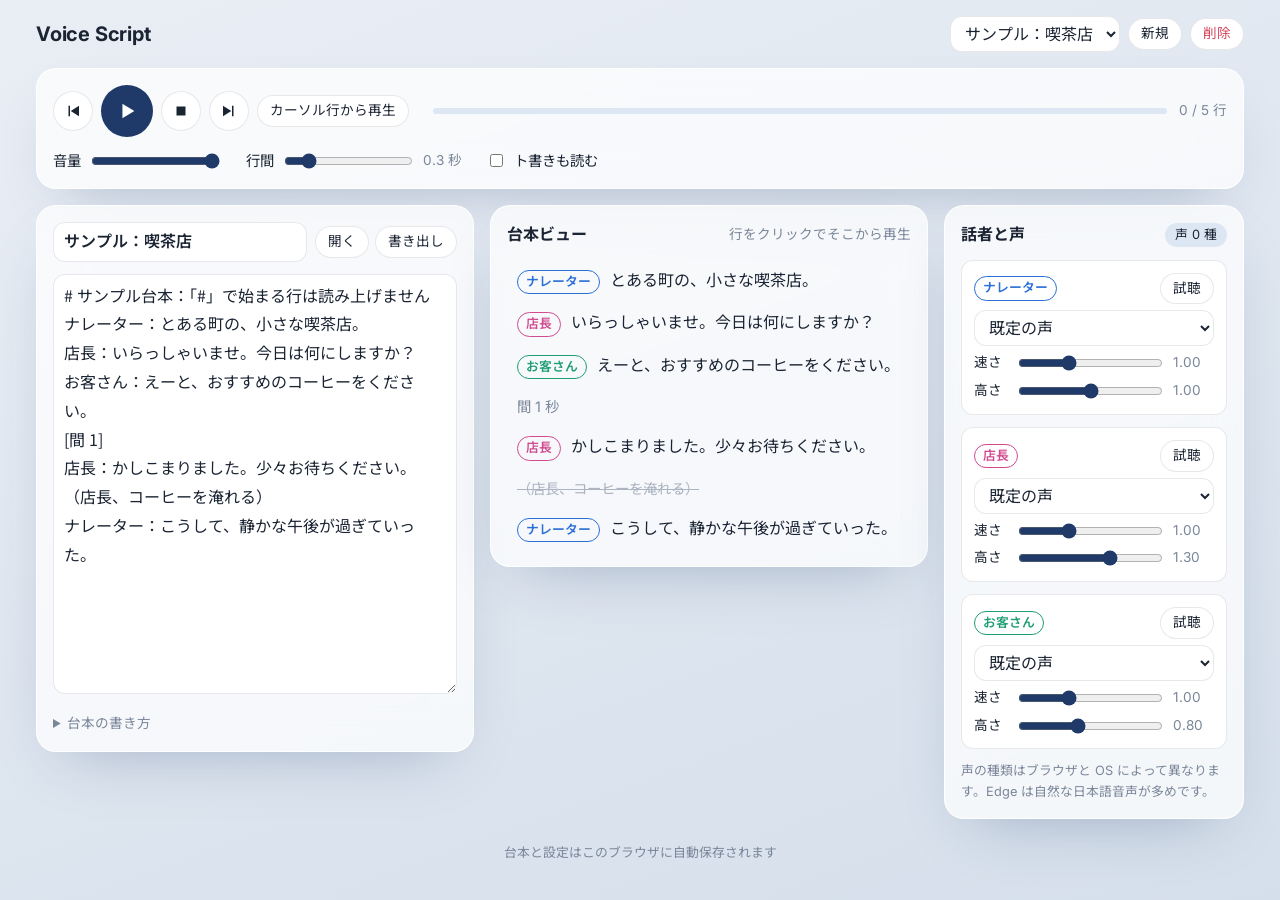
==== voice-script/index.html @ 410ab68d "台本読み上げWebアプリ（Voice Script）を追加 - 話者：セリフ 形式の台本を、話者ごとに声・速さ・高さを変えて読み上げ - ブラウザ標準の Web Speech API を使用（無料・A" ====
<!doctype html>
<html lang="ja">
<head>
  <meta charset="utf-8">
  <meta name="viewport" content="width=device-width, initial-scale=1">
  <title>台本読み上げ</title>
  <meta name="theme-color" content="#1f3a68">
  <link rel="preconnect" href="https://fonts.googleapis.com">
  <link rel="preconnect" href="https://fonts.gstatic.com" crossorigin>
  <link rel="stylesheet" href="https://fonts.googleapis.com/css2?family=Inter:wght@400;500;600;700&family=Noto+Sans+JP:wght@400;500;700&display=swap">
  <link rel="stylesheet" href="style.css">
</head>
<body>
  <div class="shell">
    <!-- トップバー -->
    <header class="topbar">
      <div class="brand">Voice Script</div>
      <div class="script-picker">
        <select id="script-select" aria-label="台本を選択"></select>
        <button id="new-script" class="btn small" type="button">新規</button>
        <button id="delete-script" class="btn small danger" type="button">削除</button>
      </div>
    </header>

    <p id="unsupported" class="alert" hidden>
      このブラウザは音声読み上げ（Web Speech API）に対応していません。Chrome / Edge / Safari の最新版でお試しください。
    </p>

    <!-- 再生コントロール -->
    <section class="card player" aria-label="再生コントロール">
      <div class="player-buttons">
        <button id="prev" class="icon-btn" type="button" title="前の行" aria-label="前の行">
          <svg viewBox="0 0 24 24" fill="currentColor"><path d="M6 5h2v14H6zM20 5v14L9 12z"/></svg>
        </button>
        <button id="play" class="icon-btn play" type="button" title="再生" aria-label="再生">
          <svg class="i-play" viewBox="0 0 24 24" fill="currentColor"><path d="M7 4v16l13-8z"/></svg>
          <svg class="i-pause" viewBox="0 0 24 24" fill="currentColor"><path d="M6 4h4v16H6zM14 4h4v16h-4z"/></svg>
        </button>
        <button id="stop" class="icon-btn" type="button" title="停止" aria-label="停止">
          <svg viewBox="0 0 24 24" fill="currentColor"><path d="M6 6h12v12H6z"/></svg>
        </button>
        <button id="next" class="icon-btn" type="button" title="次の行" aria-label="次の行">
          <svg viewBox="0 0 24 24" fill="currentColor"><path d="M16 5h2v14h-2zM4 5v14l11-7z"/></svg>
        </button>
        <button id="play-cursor" class="btn small" type="button" title="エディタのカーソルがある行から再生">カーソル行から再生</button>
      </div>
      <div class="progress">
        <div class="progress-bar"><span id="progress-fill"></span></div>
        <span id="progress-text" class="muted">0 / 0 行</span>
      </div>
      <div class="player-settings">
        <label>音量 <input id="volume" type="range" min="0" max="1" step="0.05"></label>
        <label>行間 <input id="gap" type="range" min="0" max="2" step="0.1"> <span id="gap-value" class="muted"></span></label>
        <label class="check"><input id="read-directions" type="checkbox"> ト書きも読む</label>
      </div>
    </section>

    <main class="grid">
      <!-- 台本エディタ -->
      <section class="card editor">
        <div class="card-head">
          <input id="title" class="title-input" type="text" placeholder="台本のタイトル" aria-label="台本のタイトル">
          <div class="file-actions">
            <label class="btn small">開く<input id="file-input" type="file" accept=".txt,text/plain" hidden></label>
            <button id="export" class="btn small" type="button">書き出し</button>
          </div>
        </div>
        <textarea id="script" spellcheck="false" placeholder="話者：セリフ の形式で入力します"></textarea>
        <details class="syntax">
          <summary>台本の書き方</summary>
          <ul>
            <li><code>話者：セリフ</code> … 話者ごとに声を変えて読みます（<code>:</code> 半角でも可）</li>
            <li>話者のない行 … 「ナレーション」として読みます</li>
            <li><code>[間 1.5]</code> … 指定秒数だけ無音（<code>[間]</code> だけなら 1 秒）</li>
            <li><code>（ト書き）</code> … 行全体が括弧なら読み飛ばします（設定で読み上げも可）</li>
            <li><code># コメント</code> … 読み上げません</li>
          </ul>
        </details>
      </section>

      <!-- 読み上げビュー -->
      <section class="card reader">
        <div class="card-head">
          <h2>台本ビュー</h2>
          <span class="muted">行をクリックでそこから再生</span>
        </div>
        <ol id="lines" class="lines"></ol>
        <p id="lines-empty" class="empty">左のエディタに台本を入力してください。</p>
      </section>

      <!-- 話者設定 -->
      <section class="card speakers">
        <div class="card-head">
          <h2>話者と声</h2>
          <span id="voice-count" class="chip"></span>
        </div>
        <ul id="speaker-list" class="speaker-list"></ul>
        <p class="hint">声の種類はブラウザと OS によって異なります。Edge は自然な日本語音声が多めです。</p>
      </section>
    </main>

    <footer class="app-footer">台本と設定はこのブラウザに自動保存されます</footer>
  </div>

  <script src="engines.js"></script>
  <script src="app.js"></script>
</body>
</html>
---- voice-script/style.css ----
:root {
  --bg-1: #e9eef5;
  --bg-2: #d5dfeb;
  --card: rgba(255, 255, 255, 0.72);
  --card-border: rgba(255, 255, 255, 0.9);
  --field: #ffffff;
  --text: #1b2433;
  --muted: #7a8699;
  --line: rgba(27, 36, 51, 0.1);
  --accent: #1f3a68;
  --accent-text: #ffffff;
  --accent-soft: #dde7f3;
  --current: #fff4cc;
  --danger: #d6455d;
  --c0: #2c6fd6;
  --c1: #d14b8f;
  --c2: #1f9e74;
  --c3: #c77a12;
  --c4: #7a52cc;
  --c5: #c2412d;
  --radius-lg: 20px;
  --radius-md: 12px;
  --shadow: 0 24px 60px -30px rgba(31, 58, 104, 0.35);
}

@media (prefers-color-scheme: dark) {
  :root {
    --bg-1: #10151f;
    --bg-2: #1a2232;
    --card: rgba(30, 38, 54, 0.78);
    --card-border: rgba(255, 255, 255, 0.06);
    --field: #121926;
    --text: #e6ebf3;
    --muted: #8d99ad;
    --line: rgba(255, 255, 255, 0.09);
    --accent: #8fb3ec;
    --accent-text: #10151f;
    --accent-soft: #24324a;
    --current: #3b3418;
    --c0: #7aa8f0;
    --c1: #ec8bbd;
    --c2: #5ccaa3;
    --c3: #e6ad5c;
    --c4: #b195ee;
    --c5: #ef8a78;
    --shadow: 0 24px 60px -30px rgba(0, 0, 0, 0.6);
  }
}

* { box-sizing: border-box; }

html { color-scheme: light dark; }

body {
  margin: 0;
  min-height: 100vh;
  color: var(--text);
  font-family: "Inter", "Noto Sans JP", system-ui, -apple-system, "Hiragino Sans", sans-serif;
  line-height: 1.6;
  -webkit-font-smoothing: antialiased;
  background: linear-gradient(160deg, var(--bg-1), var(--bg-2));
}

.shell {
  max-width: 1240px;
  margin: 0 auto;
  padding: 16px;
}

button, input, select, textarea { font: inherit; color: inherit; }

/* ---- トップバー ---- */
.topbar {
  display: flex;
  align-items: center;
  justify-content: space-between;
  flex-wrap: wrap;
  gap: 12px;
  margin-bottom: 16px;
}
.brand { font-weight: 700; font-size: 1.25rem; letter-spacing: -0.01em; }
.script-picker { display: flex; gap: 8px; align-items: center; min-width: 0; }
.script-picker select { min-width: 0; max-width: 260px; }

/* ---- 共通パーツ ---- */
.card {
  background: var(--card);
  border: 1px solid var(--card-border);
  border-radius: var(--radius-lg);
  box-shadow: var(--shadow);
  padding: 16px;
  backdrop-filter: blur(18px);
  -webkit-backdrop-filter: blur(18px);
  min-width: 0;
}
.card-head {
  display: flex;
  align-items: center;
  justify-content: space-between;
  gap: 8px;
  margin-bottom: 12px;
}
.card-head h2 { margin: 0; font-size: 1rem; }

.btn {
  display: inline-flex;
  align-items: center;
  justify-content: center;
  padding: 8px 14px;
  border: 1px solid var(--line);
  border-radius: 999px;
  background: var(--field);
  cursor: pointer;
  white-space: nowrap;
}
.btn:hover { border-color: var(--accent); }
.btn.small { padding: 4px 12px; font-size: 0.85rem; }
.btn.danger { color: var(--danger); }

select, input[type="text"], textarea {
  border: 1px solid var(--line);
  border-radius: var(--radius-md);
  background: var(--field);
  padding: 6px 10px;
}
input[type="range"] { accent-color: var(--accent); }

.muted { color: var(--muted); font-size: 0.85rem; }
.hint { color: var(--muted); font-size: 0.8rem; margin: 12px 0 0; }
.empty { color: var(--muted); text-align: center; padding: 24px 0; margin: 0; }
.chip {
  font-size: 0.8rem;
  padding: 2px 10px;
  border-radius: 999px;
  background: var(--accent-soft);
}
.alert {
  background: #fde8eb;
  color: #8a1d30;
  border-radius: var(--radius-md);
  padding: 12px 16px;
}

/* ---- 再生コントロール ---- */
.player {
  display: grid;
  grid-template-columns: auto 1fr;
  gap: 12px 24px;
  align-items: center;
  margin-bottom: 16px;
}
.player-buttons { display: flex; align-items: center; gap: 8px; flex-wrap: wrap; }
.icon-btn {
  width: 40px;
  height: 40px;
  display: inline-grid;
  place-items: center;
  border-radius: 50%;
  border: 1px solid var(--line);
  background: var(--field);
  cursor: pointer;
}
.icon-btn svg { width: 18px; height: 18px; }
.icon-btn.play {
  width: 52px;
  height: 52px;
  background: var(--accent);
  color: var(--accent-text);
  border-color: transparent;
}
.icon-btn.play svg { width: 22px; height: 22px; }
.i-pause, body.playing .i-play { display: none; }
body.playing .i-pause { display: block; }
body.unsupported .player button { opacity: 0.4; pointer-events: none; }

.progress { display: flex; align-items: center; gap: 12px; min-width: 0; }
.progress-bar {
  flex: 1;
  height: 6px;
  border-radius: 999px;
  background: var(--accent-soft);
  overflow: hidden;
}
.progress-bar span {
  display: block;
  height: 100%;
  width: 0;
  background: var(--accent);
  transition: width 0.3s;
}
.player-settings {
  grid-column: 1 / -1;
  display: flex;
  flex-wrap: wrap;
  gap: 8px 24px;
  font-size: 0.9rem;
}
.player-settings label { display: flex; align-items: center; gap: 8px; }

/* ---- レイアウト ---- */
.grid {
  display: grid;
  grid-template-columns: minmax(0, 1fr) minmax(0, 1fr) 300px;
  gap: 16px;
  align-items: start;
}

/* ---- エディタ ---- */
.title-input { flex: 1; min-width: 0; font-weight: 600; }
.file-actions { display: flex; gap: 6px; }
#script {
  width: 100%;
  min-height: 420px;
  resize: vertical;
  line-height: 1.8;
  font-family: "Noto Sans JP", ui-monospace, monospace;
}
.syntax { margin-top: 12px; font-size: 0.85rem; }
.syntax summary { cursor: pointer; color: var(--muted); }
.syntax ul { padding-left: 1.2em; margin: 8px 0 0; }
.syntax code {
  background: var(--accent-soft);
  padding: 0 4px;
  border-radius: 4px;
}

/* ---- 台本ビュー ---- */
.lines {
  list-style: none;
  margin: 0;
  padding: 0;
  max-height: 520px;
  overflow-y: auto;
}
.line {
  display: flex;
  gap: 10px;
  align-items: baseline;
  padding: 8px 10px;
  border-radius: var(--radius-md);
  cursor: pointer;
}
.line:hover { background: var(--accent-soft); }
.line.current { background: var(--current); }
.line .text { min-width: 0; overflow-wrap: anywhere; }
.line.direction .text, .pause-label { color: var(--muted); font-size: 0.9rem; }
.line.skipped .text { text-decoration: line-through; opacity: 0.6; }

.who {
  flex: none;
  font-size: 0.8rem;
  font-weight: 600;
  padding: 1px 8px;
  border-radius: 999px;
  border: 1px solid currentColor;
}
.who.c0 { color: var(--c0); }
.who.c1 { color: var(--c1); }
.who.c2 { color: var(--c2); }
.who.c3 { color: var(--c3); }
.who.c4 { color: var(--c4); }
.who.c5 { color: var(--c5); }

/* ---- 話者設定 ---- */
.speaker-list { list-style: none; margin: 0; padding: 0; display: grid; gap: 12px; }
.speaker {
  display: grid;
  gap: 6px;
  padding: 12px;
  border-radius: var(--radius-md);
  background: var(--field);
  border: 1px solid var(--line);
}
.speaker-head { display: flex; justify-content: space-between; align-items: center; }
.speaker select { width: 100%; }
.slider { display: grid; grid-template-columns: 2.5em 1fr 3em; align-items: center; gap: 8px; font-size: 0.85rem; }

.app-footer { text-align: center; color: var(--muted); font-size: 0.8rem; padding: 24px 0 8px; }

/* ---- レスポンシブ ---- */
@media (max-width: 1000px) {
  .grid { grid-template-columns: minmax(0, 1fr) minmax(0, 1fr); }
  .speakers { grid-column: 1 / -1; }
}
@media (max-width: 680px) {
  .grid { grid-template-columns: minmax(0, 1fr); }
  .player { grid-template-columns: minmax(0, 1fr); }
  #script { min-height: 260px; }
  .lines { max-height: 360px; }
  .script-picker { width: 100%; }
  .script-picker select { flex: 1; max-width: none; }
}
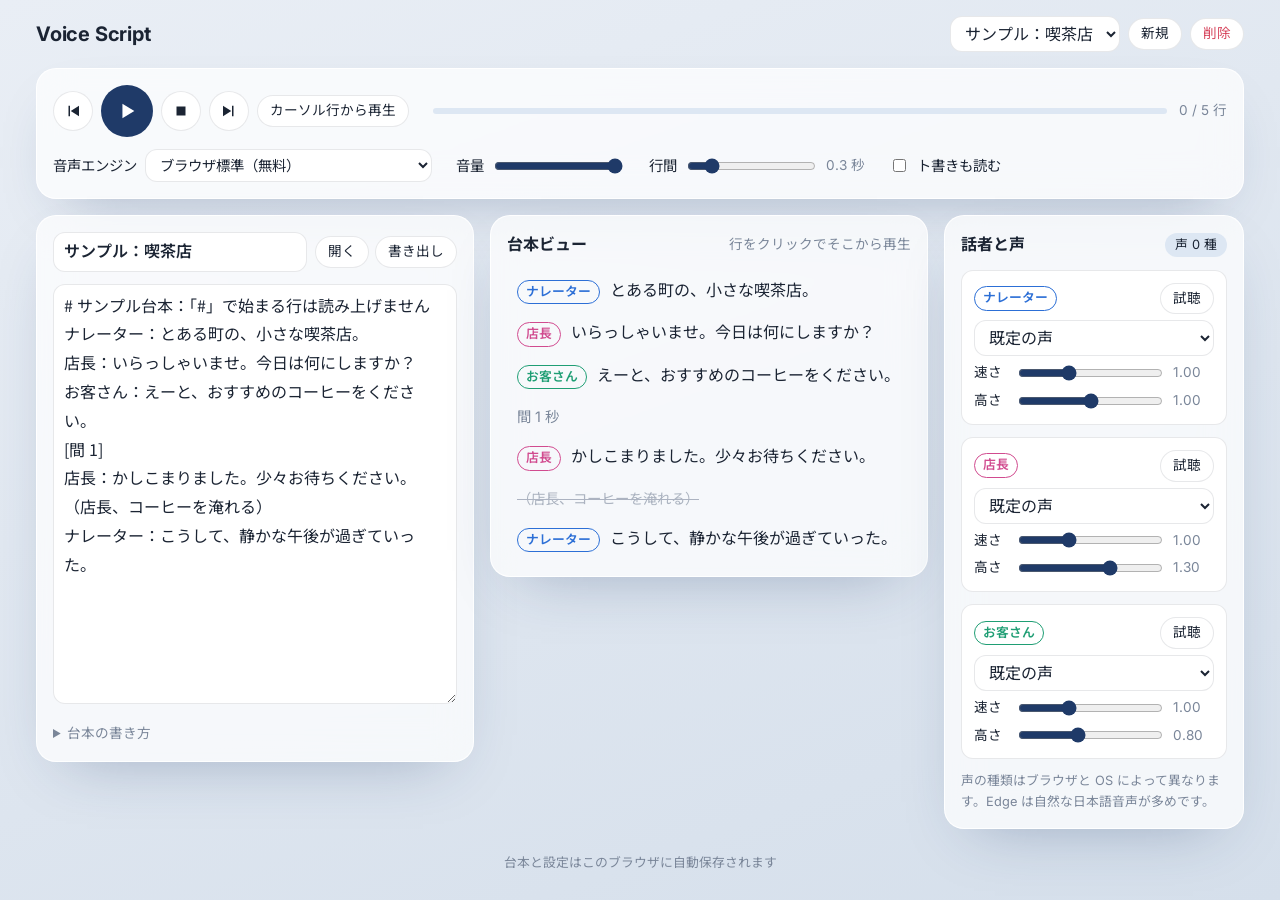
==== commit ad057ff5: "台本読み上げアプリに Irodori-TTS エンジンを追加 - Irodori-TTS-Server（OpenAI 互換 API）に接続して読み上げるエンジンを追加 - 音声エンジンを画面から切り替" ====
--- a/voice-script/index.html
+++ b/voice-script/index.html
@@ -49,9 +49,16 @@
         <span id="progress-text" class="muted">0 / 0 行</span>
       </div>
       <div class="player-settings">
+        <label>音声エンジン <select id="engine" aria-label="音声エンジン"></select></label>
         <label>音量 <input id="volume" type="range" min="0" max="1" step="0.05"></label>
         <label>行間 <input id="gap" type="range" min="0" max="2" step="0.1"> <span id="gap-value" class="muted"></span></label>
         <label class="check"><input id="read-directions" type="checkbox"> ト書きも読む</label>
+      </div>
+      <div id="irodori-settings" class="server-settings" hidden>
+        <label>サーバー URL <input id="irodori-url" type="text" placeholder="http://localhost:8088" autocomplete="off" spellcheck="false"></label>
+        <label>API キー（設定した場合のみ） <input id="irodori-key" type="password" autocomplete="off"></label>
+        <button id="irodori-connect" class="btn small" type="button">接続</button>
+        <span id="irodori-status" class="muted" role="status"></span>
       </div>
     </section>
 
@@ -74,6 +81,7 @@
             <li><code>[間 1.5]</code> … 指定秒数だけ無音（<code>[間]</code> だけなら 1 秒）</li>
             <li><code>（ト書き）</code> … 行全体が括弧なら読み飛ばします（設定で読み上げも可）</li>
             <li><code># コメント</code> … 読み上げません</li>
+            <li><code>あははっ🤭</code> … 絵文字で感情を指定（Irodori-TTS のみ）</li>
           </ul>
         </details>
       </section>
@@ -95,7 +103,7 @@
           <span id="voice-count" class="chip"></span>
         </div>
         <ul id="speaker-list" class="speaker-list"></ul>
-        <p class="hint">声の種類はブラウザと OS によって異なります。Edge は自然な日本語音声が多めです。</p>
+        <p id="voice-hint" class="hint"></p>
       </section>
     </main>
 
--- a/voice-script/style.css
+++ b/voice-script/style.css
@@ -48,6 +48,7 @@
 }
 
 * { box-sizing: border-box; }
+[hidden] { display: none !important; }
 
 html { color-scheme: light dark; }
 
@@ -117,7 +118,7 @@
 .btn.small { padding: 4px 12px; font-size: 0.85rem; }
 .btn.danger { color: var(--danger); }
 
-select, input[type="text"], textarea {
+select, input[type="text"], input[type="password"], textarea {
   border: 1px solid var(--line);
   border-radius: var(--radius-md);
   background: var(--field);
@@ -196,6 +197,21 @@
   font-size: 0.9rem;
 }
 .player-settings label { display: flex; align-items: center; gap: 8px; }
+.player-settings select { max-width: 100%; }
+.server-settings {
+  grid-column: 1 / -1;
+  display: flex;
+  flex-wrap: wrap;
+  align-items: center;
+  gap: 8px 16px;
+  padding-top: 12px;
+  border-top: 1px solid var(--line);
+  font-size: 0.9rem;
+}
+.server-settings label { display: flex; align-items: center; gap: 8px; min-width: 0; }
+.server-settings input { width: 220px; max-width: 100%; }
+.server-settings .ok { color: var(--c2); }
+.server-settings .error { color: var(--danger); }
 
 /* ---- レイアウト ---- */
 .grid {
@@ -273,6 +289,15 @@
 }
 .speaker-head { display: flex; justify-content: space-between; align-items: center; }
 .speaker select { width: 100%; }
+.speaker .caption {
+  width: 100%;
+  resize: vertical;
+  font-size: 0.85rem;
+  border: 1px solid var(--line);
+  border-radius: var(--radius-md);
+  background: var(--field);
+  padding: 6px 10px;
+}
 .slider { display: grid; grid-template-columns: 2.5em 1fr 3em; align-items: center; gap: 8px; font-size: 0.85rem; }
 
 .app-footer { text-align: center; color: var(--muted); font-size: 0.8rem; padding: 24px 0 8px; }
@@ -289,4 +314,6 @@
   .lines { max-height: 360px; }
   .script-picker { width: 100%; }
   .script-picker select { flex: 1; max-width: none; }
-}
+  .player-settings label, .server-settings label { flex-wrap: wrap; }
+  .server-settings input { width: 100%; }
+}
